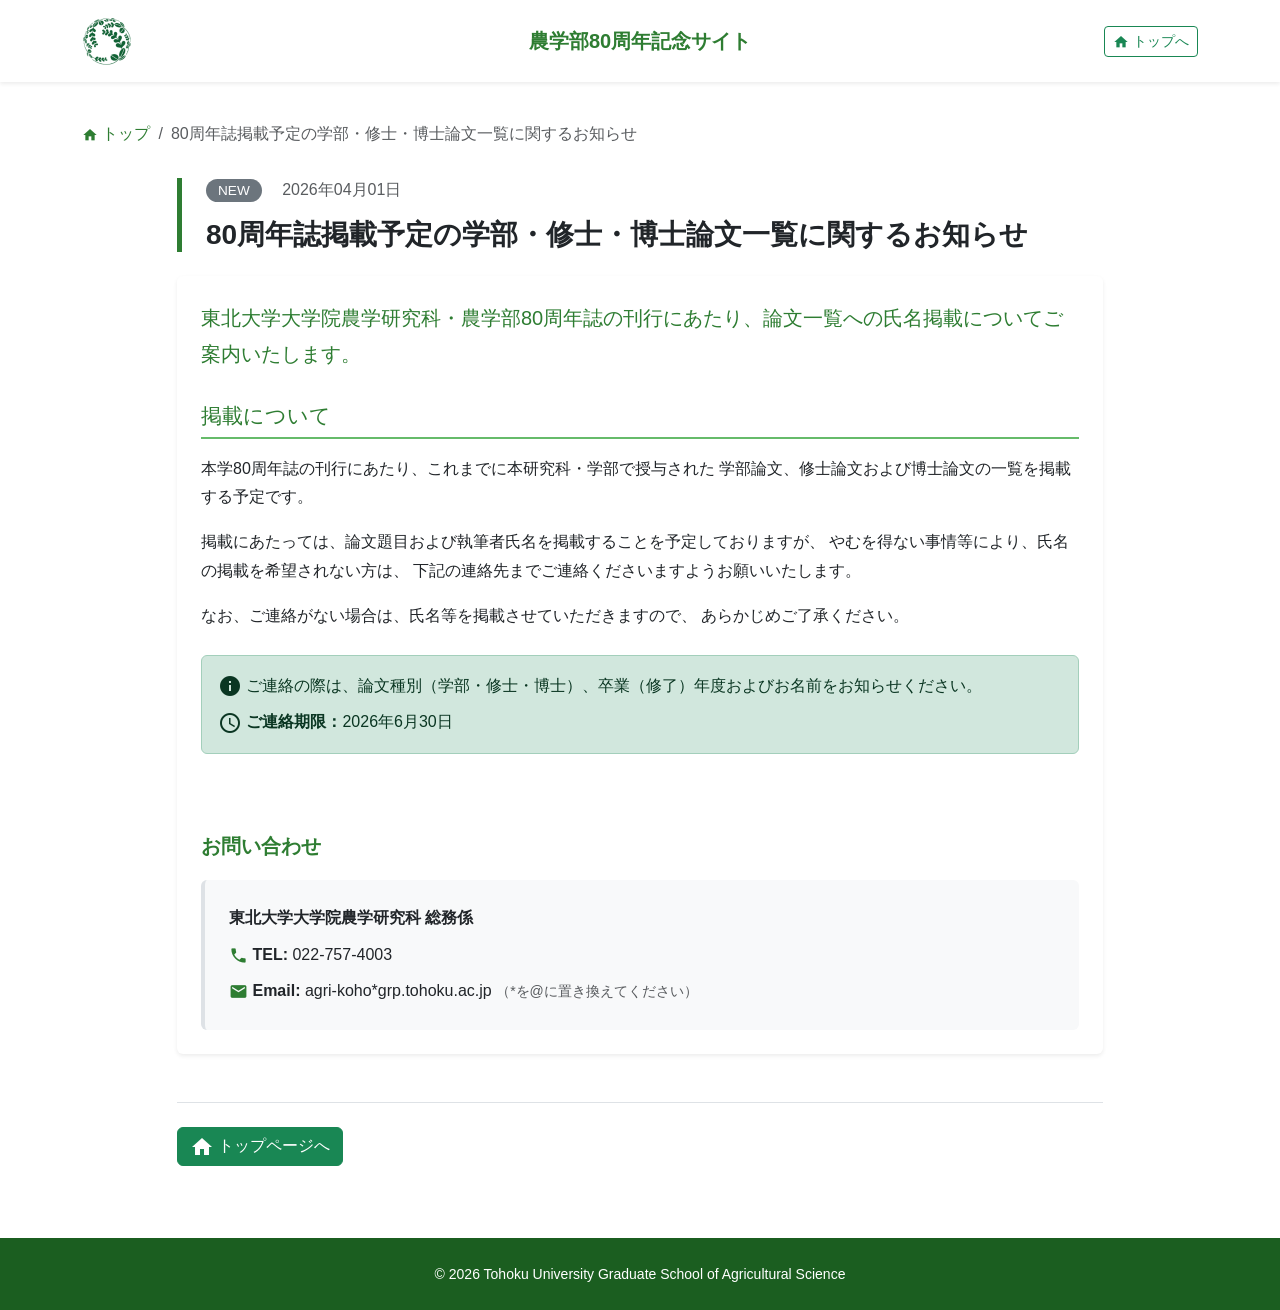
==== news/20260401_info_01.html @ 1683d753 "Add files via upload" ====
<!DOCTYPE html>
<html lang="ja">
<head>
  <meta charset="UTF-8">
  <title>80周年誌掲載予定の学部・修士・博士論文一覧に関するお知らせ | 東北大学農学部80周年</title>
  <meta name="viewport" content="width=device-width, initial-scale=1, shrink-to-fit=no">
  <link rel="canonical" href="https://www.agri.tohoku.ac.jp/80th/news/thesis-name-notice.html">
  <meta name="description" content="80周年誌に掲載する学部・修士論文・博士論文一覧への氏名掲載に関するご案内です。掲載を希望されない方はご連絡ください。">
  
  <!-- スタイルシート -->
  <link href="https://cdn.jsdelivr.net/npm/bootstrap@5.0.0-beta1/dist/css/bootstrap.min.css" rel="stylesheet" integrity="sha384-giJF6kkoqNQ00vy+HMDP7azOuL0xtbfIcaT9wjKHr8RbDVddVHyTfAAsrekwKmP1" crossorigin="anonymous">
  <link href="https://fonts.googleapis.com/icon?family=Material+Icons" rel="stylesheet">
  <link rel="stylesheet" href="../css/style.css">
  <link rel="stylesheet" href="../css/queries.css">
</head>

<body>
  <!-- ヘッダー -->
  <header class="bg-white shadow-sm sticky-top">
    <div class="container py-3">
      <div class="row align-items-center">
        <div class="col-4 col-md-3">
          <a href="../index.html">
            <img src="../img/logo_top3.png" alt="東北大学" class="img-fluid" style="max-height: 50px;">
          </a>
        </div>
        <div class="col-8 col-md-6 text-center">
          <h1 class="h5 mb-0 text-primary-green fw-bold d-none d-md-block">農学部80周年記念サイト</h1>
          <p class="small text-primary-green mb-0 d-md-none">80周年記念サイト</p>
        </div>
        <div class="col-12 col-md-3 text-end mt-2 mt-md-0">
          <a href="../index.html" class="btn btn-outline-success btn-sm">
            <span class="material-icons" style="font-size: 1rem; vertical-align: middle;">home</span>
            <span class="d-none d-md-inline">トップへ</span>
          </a>
        </div>
      </div>
    </div>
  </header>

  <main class="py-4">
    <article class="container">
      <!-- パンくずリスト -->
      <nav aria-label="breadcrumb">
        <ol class="breadcrumb bg-transparent px-0">
          <li class="breadcrumb-item">
            <a href="../index.html" class="text-primary-green text-decoration-none">
              <span class="material-icons" style="font-size: 1rem; vertical-align: middle;">home</span>
              トップ
            </a>
          </li>
          
          <li class="breadcrumb-item active text-muted" aria-current="page">
            80周年誌掲載予定の学部・修士・博士論文一覧に関するお知らせ
          </li>
        </ol>
      </nav>

      <div class="row">
        <div class="col-lg-10 mx-auto">
          <!-- 記事ヘッダー -->
          <div class="article-header mb-4">
            <div class="mb-3">
              <span class="notice-badge bg-secondary">NEW</span>
              <time datetime="2026-01-15" class="text-muted">2026年04月01日</time>
            </div>
            <h2 class="h3 fw-bold text-dark mb-0">
              80周年誌掲載予定の学部・修士・博士論文一覧に関するお知らせ
            </h2>
          </div>

          <!-- 記事本文 -->
          <div class="article-content bg-white rounded shadow-sm p-4">
            <p class="lead text-primary-green">
              東北大学大学院農学研究科・農学部80周年誌の刊行にあたり、論文一覧への氏名掲載についてご案内いたします。
            </p>

            <h3>掲載について</h3>
            <p>
              本学80周年誌の刊行にあたり、これまでに本研究科・学部で授与された
              学部論文、修士論文および博士論文の一覧を掲載する予定です。
            </p>
            <p>
              掲載にあたっては、論文題目および執筆者氏名を掲載することを予定しておりますが、
              やむを得ない事情等により、氏名の掲載を希望されない方は、
              下記の連絡先までご連絡くださいますようお願いいたします。
            </p>
            <p>
              なお、ご連絡がない場合は、氏名等を掲載させていただきますので、
              あらかじめご了承ください。
            </p>

            <div class="alert alert-success mt-4" role="alert">
             <div class="mb-2">
              <span class="material-icons" style="vertical-align: middle;">info</span>
                ご連絡の際は、論文種別（学部・修士・博士）、卒業（修了）年度およびお名前をお知らせください。
            </div>
            <div>
             <span class="material-icons" style="vertical-align: middle;">schedule</span>
              <strong>ご連絡期限：</strong>2026年6月30日
            </div>
            </div>

             <p>
              <br>
              <br>
              <span class="fw-bold fs-5 text-primary-green">お問い合わせ</span><br>
              <span class="text-muted"></span>
            </p>
            <div class="bg-light p-4 rounded border-start border-primary-green border-4">
              <p class="mb-2 fw-bold">東北大学大学院農学研究科 総務係</p>
              <p class="mb-2">
                <span class="material-icons text-primary-green" style="vertical-align: middle; font-size: 1.2rem;">phone</span>
                <span class="fw-semibold">TEL:</span> 022-757-4003
              </p>
              <p class="mb-0">
                <span class="material-icons text-primary-green" style="vertical-align: middle; font-size: 1.2rem;">email</span>
                <span class="fw-semibold">Email:</span> agri-koho*grp.tohoku.ac.jp <span class="text-muted small">（*を@に置き換えてください）</span>
              </p>
             </div>
          </div>

          <!-- ナビゲーション -->
          <div class="d-flex justify-content-between mt-5 pt-4 border-top flex-column flex-md-row gap-3">
            <a href="../index.html" class="btn btn-success">
              <span class="material-icons" style="vertical-align: middle;">home</span>
              トップページへ
            </a>
          </div>
        </div>
      </div>
    </article>
  </main>

  <!-- フッター -->
  <footer class="bg-accent-green text-white py-4 mt-5">
    <div class="container text-center">
      <small>© 2026 Tohoku University Graduate School of Agricultural Science</small>
    </div>
  </footer>

  <script src="https://cdn.jsdelivr.net/npm/bootstrap@5.0.0-beta1/dist/js/bootstrap.bundle.min.js" integrity="sha384-ygbV9kiqUc6oa4msXn9868pTtWMgiQaeYH7/t7LECLbyPA2x65Kgf80OJFdroafW" crossorigin="anonymous"></script>
</body>
</html>
---- css/style.css ----
/* ============================================
   80周年記念サイト用CSS
   ============================================ */

/* Material Icons（既にGoogle CDNから読み込んでいるので不要）
   ローカルで使いたい場合のみ以下を有効化 */
/*
@font-face {
  font-family: 'Material Icons';
  font-style: normal;
  font-weight: 400;
  src: url(../fonts/MaterialIcons-Regular.eot);
  src: local('Material Icons'),
    local('MaterialIcons-Regular'),
    url(../fonts/MaterialIcons-Regular.woff2) format('woff2'),
    url(../fonts/MaterialIcons-Regular.woff) format('woff'),
    url(../fonts/MaterialIcons-Regular.ttf) format('truetype');
}
*/

/* Material Icons カスタムスタイル */
.material-icons {
  font-family: 'Material Icons';
  font-weight: normal;
  font-style: normal;
  font-size: 24px;
  line-height: 1;
  text-transform: none;
  letter-spacing: normal;
  word-wrap: normal;
  white-space: nowrap;
  direction: ltr;
  display: inline-flex;
  vertical-align: middle;
  -webkit-font-smoothing: antialiased;
  text-rendering: optimizeLegibility;
  -moz-osx-font-smoothing: grayscale;
  font-feature-settings: 'liga';
}

.material-icons.md-36 {
  font-size: 36px;
}

/* ============================================
   カラーパレット（CSS変数）
   ============================================ */
:root {
  --primary-green: #2E7D32;
  --light-green: #66BB6A;
  --accent-green: #1B5E20;
  --bg-light: #F1F8F4;
  --text-dark: #212121;
  --white: #FFFFFF;
}

/* ============================================
   基本スタイル
   ============================================ */
body {
  font-family: -apple-system, BlinkMacSystemFont, "Segoe UI", "Helvetica Neue", 
               "Hiragino Kaku Gothic ProN", "メイリオ", Meiryo, sans-serif;
}

/* ============================================
   背景色・テキスト色
   ============================================ */
.bg-primary-green {
  background-color: var(--primary-green) !important;
}

.bg-light-green {
  background-color: var(--light-green) !important;
}

.bg-accent-green {
  background-color: var(--accent-green) !important;
}

.text-primary-green {
  color: var(--primary-green) !important;
}

/* ============================================
   ボタン
   ============================================ */
.btn-donate {
  background: linear-gradient(135deg, var(--primary-green) 0%, var(--light-green) 100%);
  color: var(--white);
  border: none;
  padding: 1rem 2rem;
  font-size: 1.1rem;
  font-weight: bold;
  transition: all 0.3s ease;
  box-shadow: 0 4px 6px rgba(0,0,0,0.1);
}

.btn-donate:hover {
  transform: translateY(-2px);
  box-shadow: 0 6px 12px rgba(0,0,0,0.15);
  color: var(--white);
}

/* ============================================
   カード
   ============================================ */
.card-donation {
  border: 2px solid var(--light-green);
  border-radius: 15px;
  transition: all 0.3s ease;
  height: 100%;
}

.card-donation:hover {
  transform: translateY(-5px);
  box-shadow: 0 8px 16px rgba(46, 125, 50, 0.2);
}

.card-donation .card-header {
  background: linear-gradient(135deg, var(--primary-green) 0%, var(--light-green) 100%);
  color: var(--white);
  font-weight: bold;
  font-size: 1.2rem;
  border-radius: 13px 13px 0 0 !important;
}

.donation-amount {
  font-size: 2.5rem;
  font-weight: bold;
  color: var(--primary-green);
}

.icon-card {
  transition: all 0.3s ease;
  border: none;
  border-radius: 15px;
  overflow: hidden;
  box-shadow: 0 2px 8px rgba(0,0,0,0.1);
}

.icon-card:hover {
  transform: translateY(-5px);
  box-shadow: 0 8px 16px rgba(0,0,0,0.15);
}

.icon-card .material-icons {
  font-size: 3rem;
  color: var(--primary-green);
}

/* ============================================
   セクションタイトル
   ============================================ */
.section-title {
  position: relative;
  padding: 1.5rem 0;
  margin-bottom: 3rem;
}

.section-title::after {
  content: '';
  position: absolute;
  bottom: 0;
  left: 50%;
  transform: translateX(-50%);
  width: 80px;
  height: 4px;
  background: linear-gradient(90deg, var(--primary-green), var(--light-green));
  border-radius: 2px;
}

/* ============================================
   ナビゲーション
   ============================================ */
.navbar {
  background-color: var(--white);
  box-shadow: 0 2px 4px rgba(0,0,0,0.1);
}

.nav-link {
  color: var(--text-dark) !important;
  font-weight: 500;
  display: flex;
  align-items: center;
  gap: 0.5rem;
  padding: 0.75rem 1rem !important;
  transition: all 0.3s ease;
}

.nav-link:hover {
  color: var(--primary-green) !important;
  background-color: var(--bg-light);
  border-radius: 8px;
}

.nav-link .material-icons {
  font-size: 1.2rem;
}

/* ============================================
   ヒーローセクション
   ============================================ */
.jumbotron-fluid {
  position: relative;
  overflow: hidden;
}

.jumbotron-fluid::after {
  content: '';
  position: absolute;
  bottom: 0;
  left: 0;
  right: 0;
  height: 100px;
  background: linear-gradient(to top, var(--white), transparent);
}

.hero-badge {
  position: absolute;
  top: 20px;
  right: 20px;
  background: var(--primary-green);
  color: var(--white);
  padding: 1rem 2rem;
  border-radius: 50px;
  font-size: 1.5rem;
  font-weight: bold;
  box-shadow: 0 4px 12px rgba(0,0,0,0.2);
  z-index: 10;
}

/* ============================================
   お知らせ
   ============================================ */
.notice-badge {
  background-color: var(--primary-green);
  color: var(--white);
  padding: 0.25rem 0.75rem;
  border-radius: 20px;
  font-size: 0.85rem;
  margin-right: 1rem;
}

/* ============================================
   テーブル
   ============================================ */
.table > :not(caption) > * > * {
  vertical-align: middle;
}

/* ============================================
   フローティング要素
   ============================================ */
.floating-donate {
  position: fixed;
  bottom: 20px;
  right: 20px;
  z-index: 1000;
}

.floating-donate .btn {
  border-radius: 50px;
  padding: 1rem 2rem;
  box-shadow: 0 4px 12px rgba(46, 125, 50, 0.3);
  animation: pulse 2s infinite;
}

@keyframes pulse {
  0%, 100% {
    transform: scale(1);
  }
  50% {
    transform: scale(1.05);
  }
}

.floating-nav {
  position: fixed;
  width: 50px;
  right: 0;
  top: 10%;
  cursor: pointer;
  z-index: 999;
}

.floating-nav a {
  color: white;
  writing-mode: vertical-rl;
  text-orientation: upright;
  text-decoration: none;
}

/* TOTOPアイコン */
.totop {
  position: absolute;
  top: -60px;
  right: 40px;
  cursor: pointer;
  transition: all 0.3s ease;
}

.totop:hover {
  transform: translateY(-5px);
}

/* ============================================
   記事ページ用スタイル
   ============================================ */
.article-header {
  border-left: 5px solid var(--primary-green);
  padding-left: 1.5rem;
  margin-bottom: 2rem;
}

.article-meta {
  color: #666;
  font-size: 0.9rem;
}

.article-content {
  line-height: 1.8;
}

.article-content h3 {
  color: var(--primary-green);
  margin-top: 2rem;
  margin-bottom: 1rem;
  padding-bottom: 0.5rem;
  border-bottom: 2px solid var(--light-green);
}

.breadcrumb {
  background-color: transparent;
  padding: 1rem 0;
}

.breadcrumb-item a {
  color: var(--primary-green);
  text-decoration: none;
}

.breadcrumb-item.active {
  color: #666;
}

.news-item {
  transition: all 0.3s ease;
}

.news-item:hover {
  transform: translateX(10px);
  background-color: #f8f9fa !important;
}

/* ============================================
   80年の歩み - 透明感のある装飾
   ============================================ */

/* セクション余白を最小限に */
#history {
  padding-top: 2rem !important;
  padding-bottom: 2rem !important;
  background-color: #fafafa;
}

/* 画像装飾（枠なし、透明度高め） */
.history-image-divider {
  width: 100%;
  position: relative;
  overflow: hidden;
  border-radius: 0;
}

.history-image-divider img {
  width: 100%;
  height: auto;
  display: block;
  filter: sepia(60%) contrast(1.1) brightness(1.05);
  opacity: 0.5;
  transition: all 0.4s ease;
}

.history-image-divider:hover img {
  opacity: 0.7;
  filter: sepia(40%) contrast(1.2) brightness(1.1);
  transform: scale(1.01);
}

/* 上下のグラデーションオーバーレイ */
.history-image-divider::before,
.history-image-divider::after {
  content: '';
  position: absolute;
  left: 0;
  right: 0;
  height: 50%;
  pointer-events: none;
  z-index: 1;
}

/* 上部グラデーション（白からフェードイン） */
.history-image-divider::before {
  top: 0;
  background: linear-gradient(
    to bottom,
    rgba(250, 250, 250, 1) 0%,
    rgba(250, 250, 250, 0.7) 20%,
    transparent 100%
  );
}

/* 下部グラデーション（白へフェードアウト） */
.history-image-divider::after {
  bottom: 0;
  background: linear-gradient(
    to top,
    rgba(250, 250, 250, 1) 0%,
    rgba(250, 250, 250, 0.7) 20%,
    transparent 100%
  );
}

/* テーブルとの間隔を最小限に */
.history-image-divider.mb-3 {
  margin-bottom: 0.5rem !important;
}

.history-image-divider.mt-3 {
  margin-top: 0.5rem !important;
}

/* テーブルのpadding調整 */
#history .table {
  margin-bottom: 0;
}

#history .table td,
#history .table th {
  padding: 0.75rem;
  vertical-align: middle;
}

#history .table ul {
  margin-bottom: 0;
  padding-left: 1.5rem;
}

#history .table ul li {
  margin-bottom: 0.25rem;
}

/* セクションタイトルの余白調整 */
#history .section-title {
  margin-bottom: 1.5rem !important;
  padding: 1rem 0;
}

/* レスポンシブ対応 */
@media (max-width: 768px) {
  #history {
    padding-top: 1.5rem !important;
    padding-bottom: 1.5rem !important;
  }
  
  .history-image-divider img {
    opacity: 0.45;
  }
  
  #history .table td,
  #history .table th {
    padding: 0.5rem;
    font-size: 0.9rem;
  }
  
  #history .section-title {
    margin-bottom: 1rem !important;
    font-size: 1.5rem;
  }
}

@media (max-width: 576px) {
  .history-image-divider::before,
  .history-image-divider::after {
    height: 40%;
  }
  
  .history-image-divider.mb-3 {
    margin-bottom: 0.25rem !important;
  }
  
  .history-image-divider.mt-3 {
    margin-top: 0.25rem !important;
  }
}

/* ============================================
   寄付セクション - 簡略版
   ============================================ */

/* 理由カード（簡略版） */
.reason-card-simple {
  transition: all 0.3s ease;
  border: 1px solid #e0e0e0;
  text-align: center;
  min-height: 120px;
  display: flex;
  flex-direction: column;
  align-items: center;
  justify-content: center;
}

.reason-card-simple:hover {
  transform: translateY(-3px);
  box-shadow: 0 6px 12px rgba(46, 125, 50, 0.15) !important;
  border-color: var(--light-green);
}

/* 使途リスト */
.donation-usage-list {
  list-style: none;
  padding: 0;
  margin: 0;
}

.donation-usage-list li {
  padding: 0.75rem 0;
  border-bottom: 1px solid #f0f0f0;
  display: flex;
  align-items: center;
  font-weight: 500;
  color: var(--text-dark);
}

.donation-usage-list li:last-child {
  border-bottom: none;
}

.donation-usage-list li .material-icons {
  color: var(--primary-green);
  margin-right: 0.75rem;
  font-size: 1.5rem;
}

/* 金額表示ボックス */
.donation-amount-box {
  border: 2px solid var(--light-green);
}

.donation-plan {
  background: linear-gradient(135deg, rgba(46, 125, 50, 0.05), rgba(102, 187, 106, 0.05));
  border-radius: 10px;
}

/* シンプルリスト */
.simple-list {
  list-style: none;
  padding: 0;
  margin: 0;
}

.simple-list li {
  padding: 0.5rem 0;
  padding-left: 1.5rem;
  position: relative;
  color: #555;
}

.simple-list li::before {
  content: '✓';
  position: absolute;
  left: 0;
  color: var(--primary-green);
  font-weight: bold;
  font-size: 1.1rem;
}

/* レスポンシブ対応 */
@media (max-width: 768px) {
  .reason-card-simple {
    min-height: 100px;
  }
  
  .reason-card-simple .material-icons {
    font-size: 2rem !important;
  }
  
  .donation-plan .display-4 {
    font-size: 2.5rem;
  }
}

@media (max-width: 576px) {
  .reason-card-simple {
    min-height: 90px;
  }
  
  .reason-card-simple p {
    font-size: 0.8rem;
  }
}

/* ============================================
   お知らせページ用スタイル
   ============================================ */

/* ニュース一覧アイテム */
.news-item {
  position: relative;
  transition: all 0.3s ease;
  border: 1px solid #e0e0e0;
}

.news-item:hover {
  transform: translateX(5px);
  box-shadow: 0 4px 12px rgba(46, 125, 50, 0.15) !important;
  border-color: var(--light-green);
}

.news-meta {
  min-width: 180px;
}

/* 記事ページ */
.article-header {
  border-left: 5px solid var(--primary-green);
  padding-left: 1.5rem;
}

.article-content {
  line-height: 1.8;
}

.article-content h3 {
  color: var(--primary-green);
  font-size: 1.3rem;
  margin-top: 2rem;
  margin-bottom: 1rem;
  padding-bottom: 0.5rem;
  border-bottom: 2px solid var(--light-green);
}

.article-content h4 {
  color: var(--primary-green);
  font-size: 1.1rem;
  margin-top: 1.5rem;
  margin-bottom: 0.75rem;
}

.content-list {
  padding-left: 1.5rem;
}

.content-list li {
  margin-bottom: 0.75rem;
  line-height: 1.6;
}

/* バッジのバリエーション */
.notice-badge.bg-info {
  background-color: #0dcaf0 !important;
}

.notice-badge.bg-warning {
  background-color: #ffc107 !important;
}

/* レスポンシブ対応 */
@media (max-width: 768px) {
  .news-meta {
    min-width: auto;
  }
  
  .article-content h3 {
    font-size: 1.2rem;
  }
}

/* ============================================
   80年の歩み - 時代別グラデーションカラー（改善版）
   ============================================ */

/* 創設期（深い緑〜濃い緑） */
.history-era-genesis {
  background: linear-gradient(135deg, #1B5E20 0%, #2E7D32 100%) !important;
  position: relative;
  overflow: hidden;
}

.history-era-genesis::after {
  content: '';
  position: absolute;
  top: 0;
  right: 0;
  bottom: 0;
  width: 30%;
  background: linear-gradient(to right, transparent, rgba(255,255,255,0.1));
}

/* 雨宮時代（標準の緑） */
.history-era-amemiya {
  background: linear-gradient(135deg, #2E7D32 0%, #388E3C 100%) !important;
  position: relative;
  overflow: hidden;
}

.history-era-amemiya::after {
  content: '';
  position: absolute;
  top: 0;
  right: 0;
  bottom: 0;
  width: 30%;
  background: linear-gradient(to right, transparent, rgba(255,255,255,0.15));
}

/* 青葉山時代（鮮やかだが濃い緑 - アクセシブル）*/
.history-era-aobayama {
  background: linear-gradient(135deg, #388E3C 0%, #43A047 100%) !important;
  position: relative;
  overflow: hidden;
  box-shadow: 0 0 25px rgba(67, 160, 71, 0.4);
  border: 2px solid rgba(255, 255, 255, 0.3);
}

/* 青葉山時代に輝きのアクセント */


.history-era-aobayama::after {
  content: '';
  position: absolute;
  top: 0;
  right: 0;
  bottom: 0;
  width: 40%;
  background: linear-gradient(to right, transparent, rgba(255,255,255,0.2));
}

@keyframes sparkle {
  0%, 100% {
    opacity: 0.6;
    transform: scale(1);
  }
  50% {
    opacity: 1;
    transform: scale(1.2);
  }
}

/* 共通スタイル */
.history-era-genesis,
.history-era-amemiya,
.history-era-aobayama {
  font-weight: bold;
  text-align: center;
  vertical-align: middle;
  padding: 1rem 0.5rem;
  border: none;
  transit▍

/* ============================================
   学部長挨拶セクション - 同じ背景内に配置
   ============================================ */

/* 写真のラッパー */
.dean-photo-wrapper {
  width: 100%;
  max-width: 280px;
  margin: 0 auto;
}

/* 学部長の写真 */
.dean-photo {
  width: 100%;
  height: auto;
  border-radius: 8px;
  box-shadow: 0 4px 12px rgba(0,0,0,0.15);
}

/* 余白調整 */
#message .row.g-3 {
  gap: 1rem;
}

/* タブレット */
@media (max-width: 991px) {
  .dean-photo-wrapper {
    max-width: 240px;
  }
}

/* モバイル：小さく表示 */
@media (max-width: 767px) {
  .dean-photo-wrapper {
    max-width: 200px;
  }
  
  #message .row.g-3 {
    gap: 1rem;
  }
  
  #message h3 {
    font-size: 1.3rem;
  }
}

/* 極小画面 */
@media (max-width: 576px) {
  .dean-photo-wrapper {
    max-width: 160px;
  }
  
  #message .row.g-3 {
    gap: 0.75rem;
  }
}

/* ============================================
   バッジの色分け統一
   ============================================ */

/* 基本スタイル */
.notice-badge {
  display: inline-block;
  padding: 0.25rem 0.75rem;
  border-radius: 20px;
  font-size: 0.85rem;
  font-weight: 600;
  color: #ffffff;
  margin-right: 0.5rem;
  /* デフォルトカラー（bg-*がない場合） */
  background-color: var(--primary-green);
}

/* イベント・予定 - 青系 */
.notice-badge.bg-info {
  background-color: #0dcaf0 !important;
}

/* 募集・寄付 - 緑系 */
.notice-badge.bg-success {
  background-color: var(--primary-green) !important;
}

/* お知らせ・重要 - 黄色系 */
.notice-badge.bg-warning {
  background-color: #ffc107 !important;
  color: #212529 !important; /* 視認性のため黒文字 */
}

/* ニュース・新着 - グレー系 */
.notice-badge.bg-secondary {
  background-color: #6c757d !important;
}

/* 終了・締切 - 赤系 */
.notice-badge.bg-danger {
  background-color: #dc3545 !important;
}
---- css/queries.css ----
/* ============================================
   レスポンシブデザイン
   ============================================ */

/* タブレット以下 */
@media (max-width: 768px) {
  .hero-badge {
    font-size: 1rem;
    padding: 0.75rem 1.5rem;
    top: 10px;
    right: 10px;
  }
  
  .donation-amount {
    font-size: 2rem;
  }
  
  .nav-link .material-icons {
    display: none;
  }
  
  .section-title {
    font-size: 1.5rem;
  }
  
  .floating-donate {
    bottom: 10px;
    right: 10px;
  }
  
  .floating-donate .btn {
    padding: 0.75rem 1.5rem;
    font-size: 0.9rem;
  }
}

/* スマートフォン */
@media (max-width: 576px) {
  .card-donation .card-header {
    font-size: 1rem;
  }
  
  .donation-amount {
    font-size: 1.75rem;
  }
  
  .hero-badge {
    font-size: 0.85rem;
    padding: 0.5rem 1rem;
  }
  
  .section-title::after {
    width: 60px;
    height: 3px;
  }
}

/* 大画面 */
@media (min-width: 1400px) {
  .container {
    max-width: 1320px;
  }
}
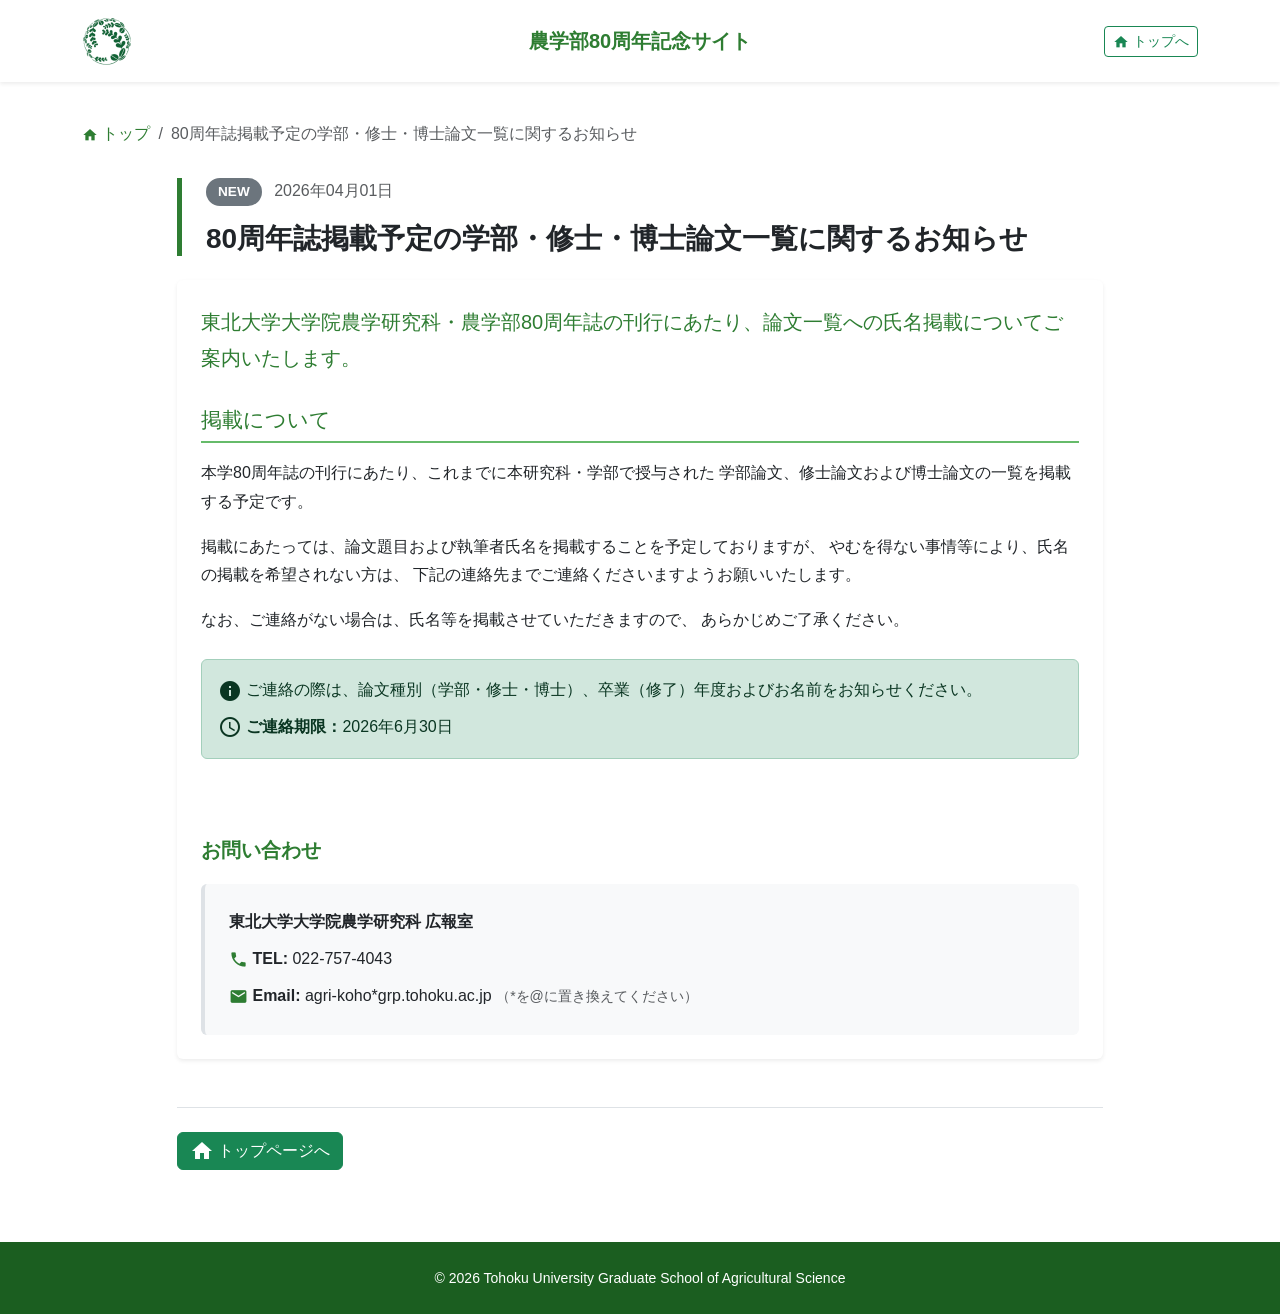
==== commit 26e1ba71: "Add files via upload" ====
--- a/news/20260401_info_01.html
+++ b/news/20260401_info_01.html
@@ -108,10 +108,10 @@
               <span class="text-muted"></span>
             </p>
             <div class="bg-light p-4 rounded border-start border-primary-green border-4">
-              <p class="mb-2 fw-bold">東北大学大学院農学研究科 総務係</p>
+              <p class="mb-2 fw-bold">東北大学大学院農学研究科 広報室</p>
               <p class="mb-2">
                 <span class="material-icons text-primary-green" style="vertical-align: middle; font-size: 1.2rem;">phone</span>
-                <span class="fw-semibold">TEL:</span> 022-757-4003
+                <span class="fw-semibold">TEL:</span> 022-757-4043
               </p>
               <p class="mb-0">
                 <span class="material-icons text-primary-green" style="vertical-align: middle; font-size: 1.2rem;">email</span>
--- a/css/style.css
+++ b/css/style.css
@@ -1,22 +1,6 @@
 /* ============================================
    80周年記念サイト用CSS
    ============================================ */
-
-/* Material Icons（既にGoogle CDNから読み込んでいるので不要）
-   ローカルで使いたい場合のみ以下を有効化 */
-/*
-@font-face {
-  font-family: 'Material Icons';
-  font-style: normal;
-  font-weight: 400;
-  src: url(../fonts/MaterialIcons-Regular.eot);
-  src: local('Material Icons'),
-    local('MaterialIcons-Regular'),
-    url(../fonts/MaterialIcons-Regular.woff2) format('woff2'),
-    url(../fonts/MaterialIcons-Regular.woff) format('woff'),
-    url(../fonts/MaterialIcons-Regular.ttf) format('truetype');
-}
-*/
 
 /* Material Icons カスタムスタイル */
 .material-icons {
@@ -215,6 +199,14 @@
   background: linear-gradient(to top, var(--white), transparent);
 }
 
+/* モバイルではグラデーションを軽減 */
+@media (max-width: 767px) {
+  .jumbotron-fluid::after {
+    height: 80px;
+    background: linear-gradient(to top, rgba(255, 255, 255, 0.9), transparent);
+  }
+}
+
 .hero-badge {
   position: absolute;
   top: 20px;
@@ -230,18 +222,6 @@
 }
 
 /* ============================================
-   お知らせ
-   ============================================ */
-.notice-badge {
-  background-color: var(--primary-green);
-  color: var(--white);
-  padding: 0.25rem 0.75rem;
-  border-radius: 20px;
-  font-size: 0.85rem;
-  margin-right: 1rem;
-}
-
-/* ============================================
    テーブル
    ============================================ */
 .table > :not(caption) > * > * {
@@ -290,7 +270,6 @@
   text-decoration: none;
 }
 
-/* TOTOPアイコン */
 .totop {
   position: absolute;
   top: -60px;
@@ -323,12 +302,29 @@
 
 .article-content h3 {
   color: var(--primary-green);
+  font-size: 1.3rem;
   margin-top: 2rem;
   margin-bottom: 1rem;
   padding-bottom: 0.5rem;
   border-bottom: 2px solid var(--light-green);
 }
 
+.article-content h4 {
+  color: var(--primary-green);
+  font-size: 1.1rem;
+  margin-top: 1.5rem;
+  margin-bottom: 0.75rem;
+}
+
+.content-list {
+  padding-left: 1.5rem;
+}
+
+.content-list li {
+  margin-bottom: 0.75rem;
+  line-height: 1.6;
+}
+
 .breadcrumb {
   background-color: transparent;
   padding: 1rem 0;
@@ -344,26 +340,30 @@
 }
 
 .news-item {
+  position: relative;
   transition: all 0.3s ease;
+  border: 1px solid #e0e0e0;
 }
 
 .news-item:hover {
-  transform: translateX(10px);
-  background-color: #f8f9fa !important;
-}
-
-/* ============================================
-   80年の歩み - 透明感のある装飾
-   ============================================ */
-
-/* セクション余白を最小限に */
+  transform: translateX(5px);
+  box-shadow: 0 4px 12px rgba(46, 125, 50, 0.15) !important;
+  border-color: var(--light-green);
+}
+
+.news-meta {
+  min-width: 180px;
+}
+
+/* ============================================
+   80年の歩み
+   ============================================ */
 #history {
   padding-top: 2rem !important;
   padding-bottom: 2rem !important;
   background-color: #fafafa;
 }
 
-/* 画像装飾（枠なし、透明度高め） */
 .history-image-divider {
   width: 100%;
   position: relative;
@@ -386,7 +386,6 @@
   transform: scale(1.01);
 }
 
-/* 上下のグラデーションオーバーレイ */
 .history-image-divider::before,
 .history-image-divider::after {
   content: '';
@@ -398,7 +397,6 @@
   z-index: 1;
 }
 
-/* 上部グラデーション（白からフェードイン） */
 .history-image-divider::before {
   top: 0;
   background: linear-gradient(
@@ -409,7 +407,6 @@
   );
 }
 
-/* 下部グラデーション（白へフェードアウト） */
 .history-image-divider::after {
   bottom: 0;
   background: linear-gradient(
@@ -420,7 +417,6 @@
   );
 }
 
-/* テーブルとの間隔を最小限に */
 .history-image-divider.mb-3 {
   margin-bottom: 0.5rem !important;
 }
@@ -429,7 +425,6 @@
   margin-top: 0.5rem !important;
 }
 
-/* テーブルのpadding調整 */
 #history .table {
   margin-bottom: 0;
 }
@@ -449,55 +444,80 @@
   margin-bottom: 0.25rem;
 }
 
-/* セクションタイトルの余白調整 */
 #history .section-title {
   margin-bottom: 1.5rem !important;
   padding: 1rem 0;
 }
 
-/* レスポンシブ対応 */
-@media (max-width: 768px) {
-  #history {
-    padding-top: 1.5rem !important;
-    padding-bottom: 1.5rem !important;
-  }
-  
-  .history-image-divider img {
-    opacity: 0.45;
-  }
-  
-  #history .table td,
-  #history .table th {
-    padding: 0.5rem;
-    font-size: 0.9rem;
-  }
-  
-  #history .section-title {
-    margin-bottom: 1rem !important;
-    font-size: 1.5rem;
-  }
-}
-
-@media (max-width: 576px) {
-  .history-image-divider::before,
-  .history-image-divider::after {
-    height: 40%;
-  }
-  
-  .history-image-divider.mb-3 {
-    margin-bottom: 0.25rem !important;
-  }
-  
-  .history-image-divider.mt-3 {
-    margin-top: 0.25rem !important;
-  }
-}
-
-/* ============================================
-   寄付セクション - 簡略版
-   ============================================ */
-
-/* 理由カード（簡略版） */
+/* 時代別グラデーションカラー */
+.history-era-genesis {
+  background: linear-gradient(135deg, #1B5E20 0%, #2E7D32 100%) !important;
+  position: relative;
+  overflow: hidden;
+  font-weight: bold;
+  text-align: center;
+  vertical-align: middle;
+  padding: 1rem 0.5rem;
+  color: white;
+}
+
+.history-era-genesis::after {
+  content: '';
+  position: absolute;
+  top: 0;
+  right: 0;
+  bottom: 0;
+  width: 30%;
+  background: linear-gradient(to right, transparent, rgba(255,255,255,0.1));
+}
+
+.history-era-amemiya {
+  background: linear-gradient(135deg, #2E7D32 0%, #388E3C 100%) !important;
+  position: relative;
+  overflow: hidden;
+  font-weight: bold;
+  text-align: center;
+  vertical-align: middle;
+  padding: 1rem 0.5rem;
+  color: white;
+}
+
+.history-era-amemiya::after {
+  content: '';
+  position: absolute;
+  top: 0;
+  right: 0;
+  bottom: 0;
+  width: 30%;
+  background: linear-gradient(to right, transparent, rgba(255,255,255,0.15));
+}
+
+.history-era-aobayama {
+  background: linear-gradient(135deg, #388E3C 0%, #43A047 100%) !important;
+  position: relative;
+  overflow: hidden;
+  box-shadow: 0 0 25px rgba(67, 160, 71, 0.4);
+  border: 2px solid rgba(255, 255, 255, 0.3);
+  font-weight: bold;
+  text-align: center;
+  vertical-align: middle;
+  padding: 1rem 0.5rem;
+  color: white;
+}
+
+.history-era-aobayama::after {
+  content: '';
+  position: absolute;
+  top: 0;
+  right: 0;
+  bottom: 0;
+  width: 40%;
+  background: linear-gradient(to right, transparent, rgba(255,255,255,0.2));
+}
+
+/* ============================================
+   寄付セクション
+   ============================================ */
 .reason-card-simple {
   transition: all 0.3s ease;
   border: 1px solid #e0e0e0;
@@ -515,7 +535,6 @@
   border-color: var(--light-green);
 }
 
-/* 使途リスト */
 .donation-usage-list {
   list-style: none;
   padding: 0;
@@ -541,7 +560,6 @@
   font-size: 1.5rem;
 }
 
-/* 金額表示ボックス */
 .donation-amount-box {
   border: 2px solid var(--light-green);
 }
@@ -551,7 +569,6 @@
   border-radius: 10px;
 }
 
-/* シンプルリスト */
 .simple-list {
   list-style: none;
   padding: 0;
@@ -574,251 +591,9 @@
   font-size: 1.1rem;
 }
 
-/* レスポンシブ対応 */
-@media (max-width: 768px) {
-  .reason-card-simple {
-    min-height: 100px;
-  }
-  
-  .reason-card-simple .material-icons {
-    font-size: 2rem !important;
-  }
-  
-  .donation-plan .display-4 {
-    font-size: 2.5rem;
-  }
-}
-
-@media (max-width: 576px) {
-  .reason-card-simple {
-    min-height: 90px;
-  }
-  
-  .reason-card-simple p {
-    font-size: 0.8rem;
-  }
-}
-
-/* ============================================
-   お知らせページ用スタイル
-   ============================================ */
-
-/* ニュース一覧アイテム */
-.news-item {
-  position: relative;
-  transition: all 0.3s ease;
-  border: 1px solid #e0e0e0;
-}
-
-.news-item:hover {
-  transform: translateX(5px);
-  box-shadow: 0 4px 12px rgba(46, 125, 50, 0.15) !important;
-  border-color: var(--light-green);
-}
-
-.news-meta {
-  min-width: 180px;
-}
-
-/* 記事ページ */
-.article-header {
-  border-left: 5px solid var(--primary-green);
-  padding-left: 1.5rem;
-}
-
-.article-content {
-  line-height: 1.8;
-}
-
-.article-content h3 {
-  color: var(--primary-green);
-  font-size: 1.3rem;
-  margin-top: 2rem;
-  margin-bottom: 1rem;
-  padding-bottom: 0.5rem;
-  border-bottom: 2px solid var(--light-green);
-}
-
-.article-content h4 {
-  color: var(--primary-green);
-  font-size: 1.1rem;
-  margin-top: 1.5rem;
-  margin-bottom: 0.75rem;
-}
-
-.content-list {
-  padding-left: 1.5rem;
-}
-
-.content-list li {
-  margin-bottom: 0.75rem;
-  line-height: 1.6;
-}
-
-/* バッジのバリエーション */
-.notice-badge.bg-info {
-  background-color: #0dcaf0 !important;
-}
-
-.notice-badge.bg-warning {
-  background-color: #ffc107 !important;
-}
-
-/* レスポンシブ対応 */
-@media (max-width: 768px) {
-  .news-meta {
-    min-width: auto;
-  }
-  
-  .article-content h3 {
-    font-size: 1.2rem;
-  }
-}
-
-/* ============================================
-   80年の歩み - 時代別グラデーションカラー（改善版）
-   ============================================ */
-
-/* 創設期（深い緑〜濃い緑） */
-.history-era-genesis {
-  background: linear-gradient(135deg, #1B5E20 0%, #2E7D32 100%) !important;
-  position: relative;
-  overflow: hidden;
-}
-
-.history-era-genesis::after {
-  content: '';
-  position: absolute;
-  top: 0;
-  right: 0;
-  bottom: 0;
-  width: 30%;
-  background: linear-gradient(to right, transparent, rgba(255,255,255,0.1));
-}
-
-/* 雨宮時代（標準の緑） */
-.history-era-amemiya {
-  background: linear-gradient(135deg, #2E7D32 0%, #388E3C 100%) !important;
-  position: relative;
-  overflow: hidden;
-}
-
-.history-era-amemiya::after {
-  content: '';
-  position: absolute;
-  top: 0;
-  right: 0;
-  bottom: 0;
-  width: 30%;
-  background: linear-gradient(to right, transparent, rgba(255,255,255,0.15));
-}
-
-/* 青葉山時代（鮮やかだが濃い緑 - アクセシブル）*/
-.history-era-aobayama {
-  background: linear-gradient(135deg, #388E3C 0%, #43A047 100%) !important;
-  position: relative;
-  overflow: hidden;
-  box-shadow: 0 0 25px rgba(67, 160, 71, 0.4);
-  border: 2px solid rgba(255, 255, 255, 0.3);
-}
-
-/* 青葉山時代に輝きのアクセント */
-
-
-.history-era-aobayama::after {
-  content: '';
-  position: absolute;
-  top: 0;
-  right: 0;
-  bottom: 0;
-  width: 40%;
-  background: linear-gradient(to right, transparent, rgba(255,255,255,0.2));
-}
-
-@keyframes sparkle {
-  0%, 100% {
-    opacity: 0.6;
-    transform: scale(1);
-  }
-  50% {
-    opacity: 1;
-    transform: scale(1.2);
-  }
-}
-
-/* 共通スタイル */
-.history-era-genesis,
-.history-era-amemiya,
-.history-era-aobayama {
-  font-weight: bold;
-  text-align: center;
-  vertical-align: middle;
-  padding: 1rem 0.5rem;
-  border: none;
-  transit▍
-
-/* ============================================
-   学部長挨拶セクション - 同じ背景内に配置
-   ============================================ */
-
-/* 写真のラッパー */
-.dean-photo-wrapper {
-  width: 100%;
-  max-width: 280px;
-  margin: 0 auto;
-}
-
-/* 学部長の写真 */
-.dean-photo {
-  width: 100%;
-  height: auto;
-  border-radius: 8px;
-  box-shadow: 0 4px 12px rgba(0,0,0,0.15);
-}
-
-/* 余白調整 */
-#message .row.g-3 {
-  gap: 1rem;
-}
-
-/* タブレット */
-@media (max-width: 991px) {
-  .dean-photo-wrapper {
-    max-width: 240px;
-  }
-}
-
-/* モバイル：小さく表示 */
-@media (max-width: 767px) {
-  .dean-photo-wrapper {
-    max-width: 200px;
-  }
-  
-  #message .row.g-3 {
-    gap: 1rem;
-  }
-  
-  #message h3 {
-    font-size: 1.3rem;
-  }
-}
-
-/* 極小画面 */
-@media (max-width: 576px) {
-  .dean-photo-wrapper {
-    max-width: 160px;
-  }
-  
-  #message .row.g-3 {
-    gap: 0.75rem;
-  }
-}
-
 /* ============================================
    バッジの色分け統一
    ============================================ */
-
-/* 基本スタイル */
 .notice-badge {
   display: inline-block;
   padding: 0.25rem 0.75rem;
@@ -827,33 +602,169 @@
   font-weight: 600;
   color: #ffffff;
   margin-right: 0.5rem;
-  /* デフォルトカラー（bg-*がない場合） */
   background-color: var(--primary-green);
 }
 
-/* イベント・予定 - 青系 */
 .notice-badge.bg-info {
   background-color: #0dcaf0 !important;
 }
 
-/* 募集・寄付 - 緑系 */
 .notice-badge.bg-success {
   background-color: var(--primary-green) !important;
 }
 
-/* お知らせ・重要 - 黄色系 */
 .notice-badge.bg-warning {
   background-color: #ffc107 !important;
-  color: #212529 !important; /* 視認性のため黒文字 */
-}
-
-/* ニュース・新着 - グレー系 */
+  color: #212529 !important;
+}
+
 .notice-badge.bg-secondary {
   background-color: #6c757d !important;
 }
 
-/* 終了・締切 - 赤系 */
 .notice-badge.bg-danger {
   background-color: #dc3545 !important;
 }
 
+
+/* 学部長メッセージセクションのスタイル追加 */
+.dean-photo-wrapper {
+    max-width: 300px;
+    width: 100%;
+}
+
+.dean-photo {
+    width: 100%;
+    height: auto;
+    object-fit: cover;
+}
+
+.message-content h3 {
+    font-size: 1.5rem;
+    letter-spacing: 0.05em;
+}
+
+.message-text p {
+    text-align: justify;
+    color: #333;
+}
+
+.signature {
+    background: linear-gradient(to right, transparent, rgba(76, 175, 80, 0.05));
+    padding: 1rem;
+    border-radius: 0.5rem;
+}
+
+/* モバイル対応 */
+@media (max-width: 767px) {
+    .dean-photo-wrapper {
+        max-width: 250px;
+        margin: 0 auto;
+    }
+    
+    .message-content h3 {
+        text-align: center;
+        font-size: 1.3rem;
+    }
+    
+    .message-content .fst-italic {
+        text-align: center;
+    }
+    
+    .signature {
+        text-align: center !important;
+    }
+}
+
+/* ============================================
+   レスポンシブ: モバイル専用スタイル
+   ============================================ */
+@media (max-width: 767px) {
+    /* ヒーローセクションの画像透明度調整(モバイルのみ) */
+    .jumbotron-fluid {
+        position: relative;
+    }
+    
+    .jumbotron-fluid::before {
+        content: '';
+        position: absolute;
+        top: 0;
+        left: 0;
+        right: 0;
+        bottom: 0;
+        background-color: rgba(255, 255, 255, 0.1);
+        z-index: 1;
+        pointer-events: none;
+    }
+    
+    .jumbotron-fluid .container {
+        position: relative;
+        z-index: 2;
+    }
+    
+    /* ヒーロー画像のフィルターは削除 */
+    
+    /* 学部長メッセージ - モバイル対応 */
+    .dean-photo-wrapper {
+        max-width: 250px;
+        margin: 0 auto;
+    }
+    
+    .message-content h3 {
+        text-align: center;
+        font-size: 1.3rem;
+    }
+    
+    .message-content .fst-italic {
+        text-align: center;
+    }
+    
+    .signature {
+        text-align: center !important;
+    }
+}
+
+.signature-simple {
+    border-top: 2px solid var(--primary-green);
+    padding-top: 1rem;
+}
+
+/* モバイル対応 */
+@media (max-width: 767px) {
+    .signature-simple {
+        text-align: center !important;
+        border-top: 2px solid var(--primary-green);
+        margin-top: 2rem;
+    }
+}
+
+/* ============================================
+   メール登録バナー
+   ============================================ */
+.mail-registration-banner {
+    cursor: pointer;
+}
+
+.mail-registration-banner img {
+    transition: transform 0.3s ease;
+}
+
+.mail-registration-banner:hover img {
+    transform: scale(1.02);
+}
+
+/* モバイル対応 */
+@media (max-width: 767px) {
+    .mail-registration-banner {
+        border-radius: 8px !important;
+    }
+    
+    /* モバイルでは100%幅に戻す */
+    .mail-registration-banner {
+        max-width: 100% !important;
+    }
+    
+    section.bg-light > .container > div[style*="max-width: 66.67%"] {
+        max-width: 100% !important;
+    }
+}
